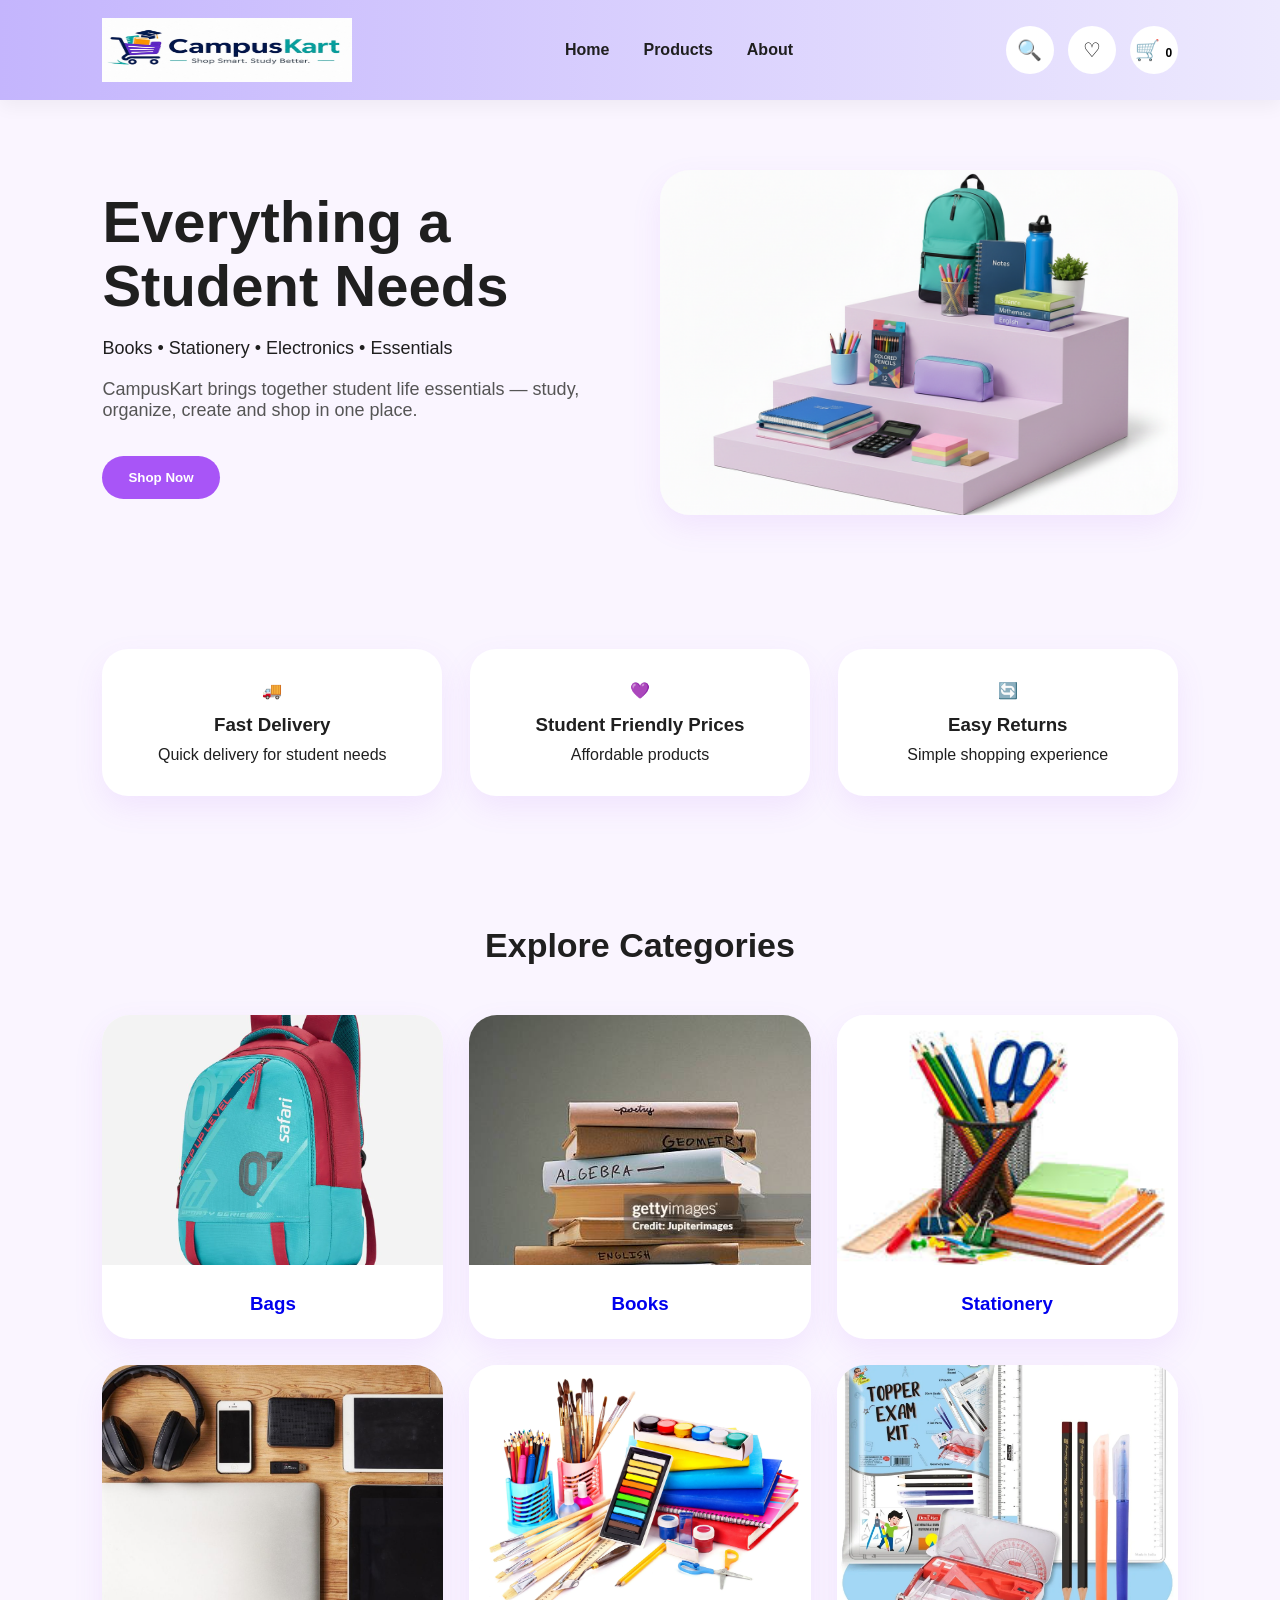
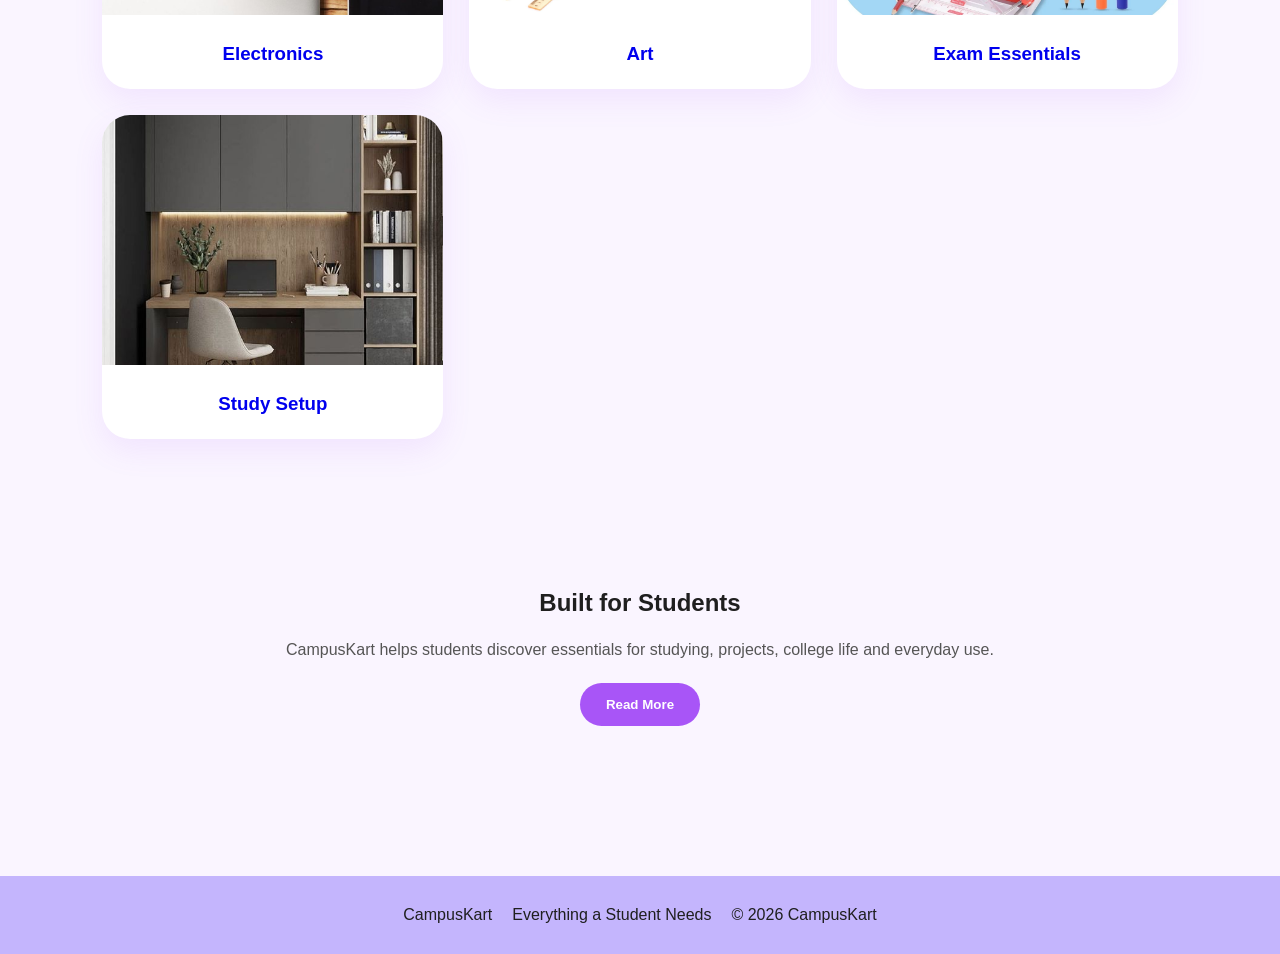
==== index.html @ d4aa6871 "first commit" ====
<!DOCTYPE html>
<html lang="en">

<head>

<meta charset="UTF-8">

<meta
name="viewport"
content="width=device-width, initial-scale=1.0">

<title>

CampusKart🛒

</title>

<link
rel="stylesheet"
href="css/style.css">

</head>



<body>



<!-- NAVBAR -->

<header class="navbar">

<div class="logo">

<a href="index.html">

<img
src="images/iykyk.jpeg" width="250px">

</a>

</div>



<nav>

<ul class="nav-links">

<li>

<a href="index.html">

Home

</a>

</li>

<li>

<a href="products.html">

Products

</a>

</li>

<li>

<a href="about.html">

About

</a>

</li>

</ul>

</nav>



<div class="nav-actions">



<button
class="icon-btn"
onclick="openSearch()">

🔍

</button>



<a href="wishlist.html">

<button
class="icon-btn">

♡

</button>

</a>



<a href="cart.html">

<button
class="icon-btn">

🛒

<span id="cartCount">

0

</span>

</button>

</a>

</div>

</header>





<!-- HERO -->

<section class="hero">

<div class="hero-left">

<h1>

Everything a Student Needs

</h1>

<p>

Books • Stationery • Electronics • Essentials

</p>

<p class="hero-text">

CampusKart brings together student life essentials —
study, organize, create and shop in one place.

</p>



<div class="hero-buttons">

<a href="products.html">

<button class="primary-btn">

Shop Now

</button>

</a>


</a>

</div>

</div>





<div class="hero-right">

<img
src="images/Use AI Image Jun 14, 2026, 21_23_35.png"
alt="CampusKart">

</div>

</section>





<!-- FEATURE -->

<section class="features">

<div class="feature">

🚚

<h3>

Fast Delivery

</h3>

<p>

Quick delivery for student needs

</p>

</div>



<div class="feature">

💜

<h3>

Student Friendly Prices

</h3>

<p>

Affordable products

</p>

</div>



<div class="feature">

🔄

<h3>

Easy Returns

</h3>

<p>

Simple shopping experience

</p>

</div>

</section>





<!-- CATEGORY -->

<section class="home-categories">

<h2>

Explore Categories

</h2>



<div class="products">




<a
href="pages/bags.html">

<div class="category-card">

<img
src="images/bags and carry.webp">

<h3>

Bags

</h3>

</div>

</a>





<a
href="pages/books.html">

<div class="category-card">

<img
src="images/bookssss.jpg">

<h3>

Books

</h3>

</div>

</a>





<a
href="pages/stationery.html">

<div class="category-card">

<img
src="images/stationary.jpg">

<h3>

Stationery

</h3>

</div>

</a>





<a
href="pages/electronics.html">

<div class="category-card">

<img
src="images/electronics.webp">

<h3>

Electronics

</h3>

</div>

</a>





<a
href="pages/art.html">

<div class="category-card">

<img
src="images/art suplies.webp">

<h3>

Art

</h3>

</div>

</a>





<a
href="pages/exams.html">

<div class="category-card">

<img
src="images/examessentials.webp">

<h3>

Exam Essentials

</h3>

</div>

</a>





<a
href="pages/studyroom.html">

<div class="category-card">

<img
src="images/studyroom setup.jpg">

<h3>

Study Setup

</h3>

</div>

</a>



</div>

</section>





<!-- ABOUT -->

<section class="about-preview">

<h2>

Built for Students

</h2>

<p>

CampusKart helps students discover essentials
for studying, projects, college life and everyday use.

</p>

<a href="about.html">

<button class="primary-btn">

Read More

</button>

</a>

</section>





<!-- FOOTER -->

<footer>

<div>

CampusKart

</div>


<div>

Everything a Student Needs

</div>


<div>

© 2026 CampusKart

</div>

</footer>





<script src="js/script.js"></script>

</body>

</html>
---- css/style.css ----
/* ==========================
CAMPUSKART FINAL UI
========================== */

*{
margin:0;
padding:0;
box-sizing:border-box;
font-family:
"Segoe UI",
sans-serif;
}



:root{

--primary:#c4b5fd;

--secondary:#ede9fe;

--accent:#a855f7;

--bg:#faf5ff;

--card:#ffffff;

--text:#1f1f1f;

--shadow:
0 12px 30px
rgba(
168,
85,
247,
0.10
);

}



body{

background:var(--bg);

color:var(--text);

overflow-x:hidden;

}



/* ===================
NAVBAR
=================== */

.navbar{

position:sticky;

top:0;

z-index:1000;

display:flex;

align-items:center;

justify-content:space-between;

padding:

18px 8%;

background:

linear-gradient(
90deg,
var(--primary),
var(--secondary)
);

box-shadow:

0 6px 18px
rgba(
0,
0,
0,
0.05
);

}



.logo img{

height:64px;

display:block;

}



.nav-links{

display:flex;

gap:34px;

list-style:none;

}



.nav-links a{

text-decoration:none;

color:var(--text);

font-weight:700;

transition:.25s;

}



.nav-links a:hover{

color:var(--accent);

}



.nav-actions{

display:flex;

gap:14px;

align-items:center;

}



.icon-btn{

width:48px;

height:48px;

border:none;

border-radius:50%;

background:white;

cursor:pointer;

font-size:20px;

transition:.25s;

}



.icon-btn:hover{

transform:scale(1.08);

}



#cartCount{

font-size:12px;

font-weight:800;

}



/* ===================
BUTTONS
=================== */

.primary-btn{

border:none;

cursor:pointer;

padding:

14px 26px;

border-radius:999px;

background:var(--accent);

color:white;

font-weight:700;

transition:.25s;

}



.primary-btn:hover{

transform:

translateY(-2px);

}



.secondary-btn{

border:none;

cursor:pointer;

padding:

14px 26px;

border-radius:999px;

background:var(--secondary);

color:var(--accent);

font-weight:700;

}



a{

text-decoration:none;

}



/* ===================
HERO
=================== */

.hero{

display:grid;

grid-template-columns:

1fr
1fr;

padding:

70px 8%;

align-items:center;

gap:40px;

}



.hero h1{

font-size:58px;

line-height:1.1;

}



.hero p{

margin-top:20px;

font-size:18px;

}



.hero-text{

color:#555;

max-width:550px;

}



.hero-buttons{

margin-top:35px;

display:flex;

gap:18px;

flex-wrap:wrap;

}



.hero-right img{

width:100%;

border-radius:30px;

box-shadow:var(--shadow);

}



/* ===================
FEATURES
=================== */

.features{

padding:

60px 8%;

display:grid;

grid-template-columns:

repeat(
3,
1fr
);

gap:28px;

}



.feature{

background:var(--card);

padding:32px;

border-radius:26px;

box-shadow:var(--shadow);

text-align:center;

}



.feature h3{

margin-top:14px;

margin-bottom:10px;

}



/* ===================
SECTION
=================== */

.home-categories{

padding:

70px 8%;

}



.home-categories h2{

text-align:center;

margin-bottom:50px;

font-size:34px;

}



/* ===================
GRID
=================== */

.products{

display:grid;

grid-template-columns:

repeat(
auto-fit,
minmax(
250px,
1fr
)

);

gap:26px;

}



/* ===================
CATEGORY CARD
=================== */

.category-card{

background:white;

border-radius:28px;

overflow:hidden;

box-shadow:var(--shadow);

transition:.25s;

}



.category-card:hover{

transform:

translateY(-8px);

}



.category-card img{

width:100%;

height:250px;

object-fit:cover;

}



.category-card h3{

padding:24px;

text-align:center;

}



/* ===================
PRODUCT
=================== */

.product-card{

background:white;

padding:20px;

border-radius:24px;

box-shadow:var(--shadow);

}



.product-card img{

width:100%;

height:230px;

object-fit:cover;

border-radius:18px;

}



.product-card h3{

margin-top:18px;

}



.product-card p{

margin-top:10px;

font-weight:700;

}



.product-actions{

display:flex;

gap:10px;

margin-top:18px;

flex-wrap:wrap;

}



.product-actions button{

flex:1;

}



/* ===================
CART
=================== */

.cart-item{

background:white;

padding:22px;

border-radius:22px;

box-shadow:var(--shadow);

display:flex;

justify-content:space-between;

align-items:center;

margin-bottom:20px;

gap:20px;

}



.cart-item img{

width:120px;

height:120px;

object-fit:cover;

border-radius:16px;

}



.qty{

display:flex;

gap:10px;

align-items:center;

margin-top:14px;

}



.qty button{

width:36px;

height:36px;

border:none;

border-radius:50%;

background:var(--primary);

cursor:pointer;

}



/* ===================
TOTAL
=================== */

.total-box{

margin-top:40px;

background:white;

padding:30px;

border-radius:24px;

box-shadow:var(--shadow);

}



/* ===================
CHECKOUT
=================== */

.checkout-box{

padding:

70px 8%;

max-width:850px;

margin:auto;

}



input,
textarea,
select{

width:100%;

padding:18px;

margin-top:18px;

border:

2px solid
var(--secondary);

border-radius:16px;

background:white;

}



textarea{

min-height:140px;

resize:vertical;

}



/* ===================
ABOUT
=================== */

.about-preview{

padding:

80px 8%;

text-align:center;

}



.about-preview p{

margin:

24px auto;

max-width:750px;

color:#555;

}



/* ===================
FOOTER
=================== */

footer{

margin-top:70px;

padding:30px;

text-align:center;

background:var(--primary);

display:flex;

flex-wrap:wrap;

justify-content:center;

gap:20px;

}



/* ===================
EMPTY STATE
=================== */

#emptyCart,
#emptyWishlist{

padding:90px;

}



/* ===================
MOBILE
=================== */

@media(
max-width:900px
){

.hero{

grid-template-columns:

1fr;

}



.hero h1{

font-size:42px;

}



.features{

grid-template-columns:

1fr;

}



.navbar{

flex-wrap:wrap;

gap:18px;

}



.nav-links{

gap:20px;

}



.cart-item{

flex-direction:column;

align-items:flex-start;

}

}
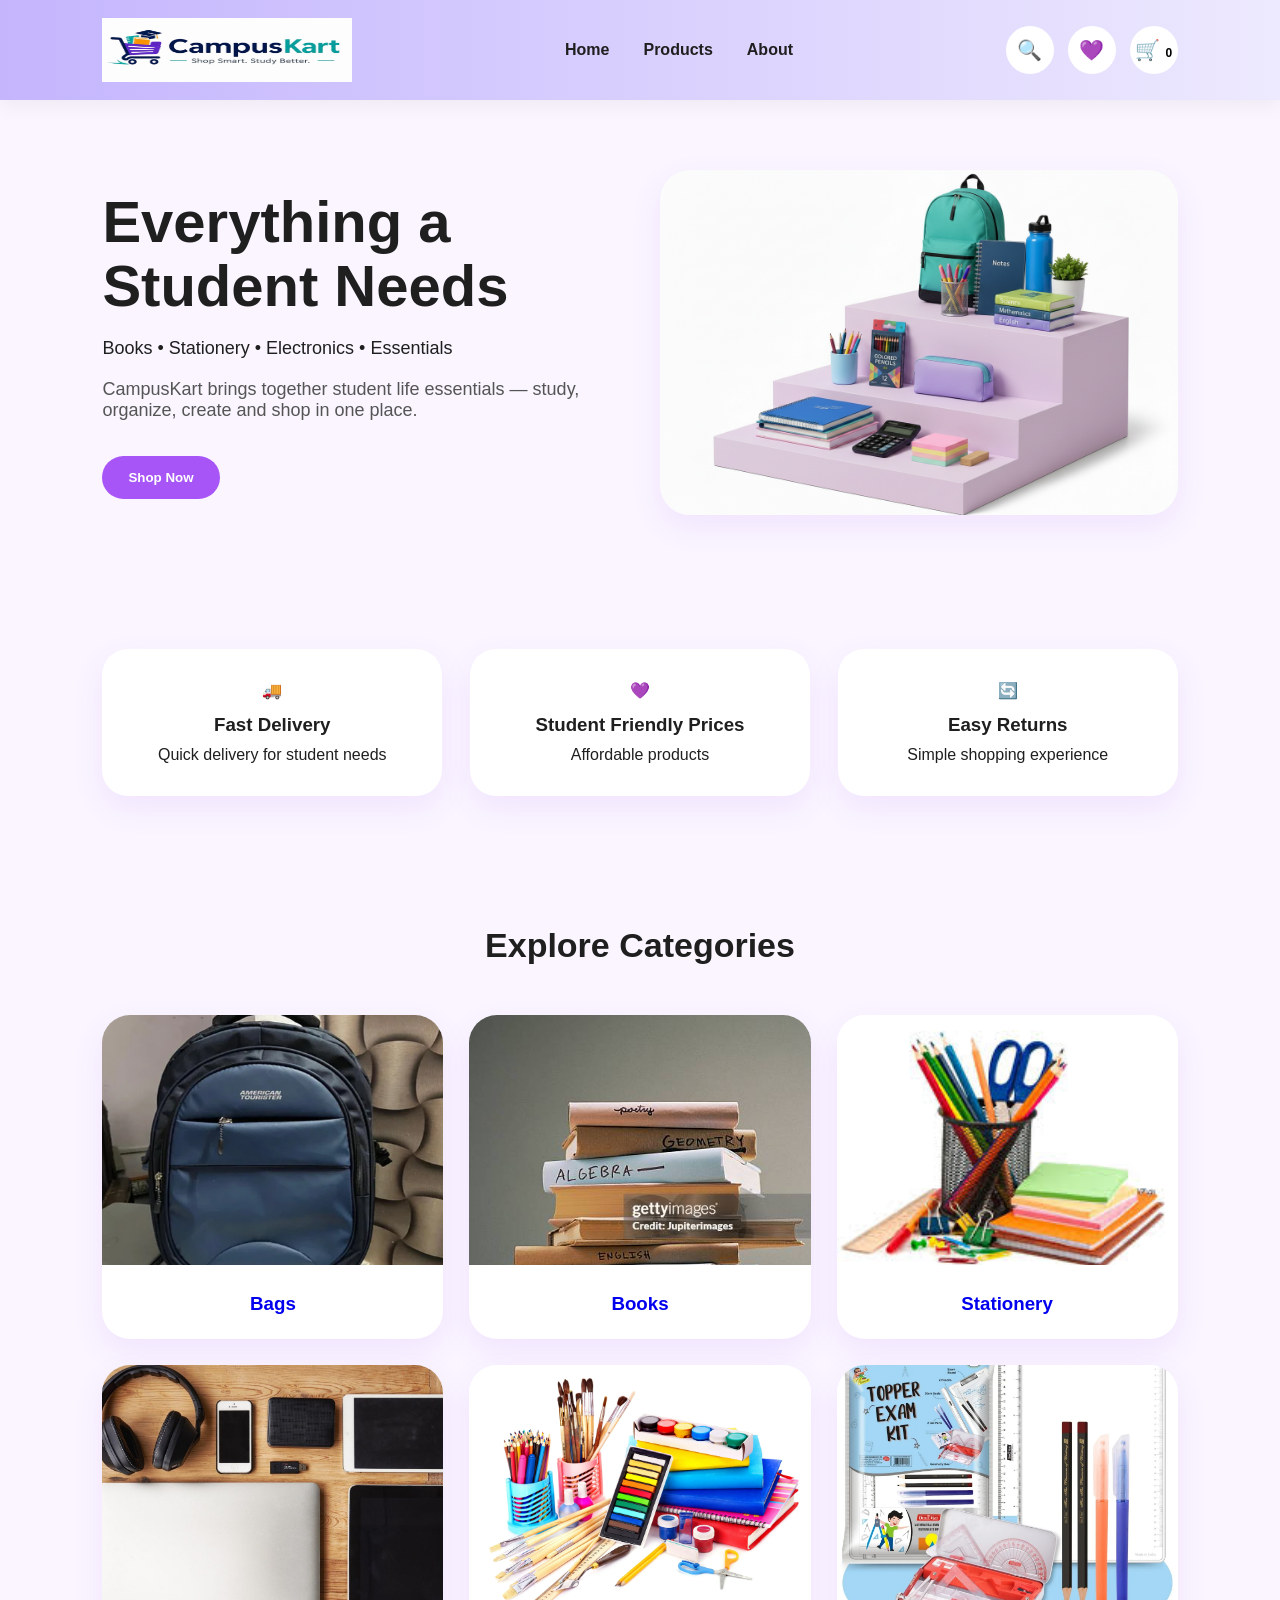
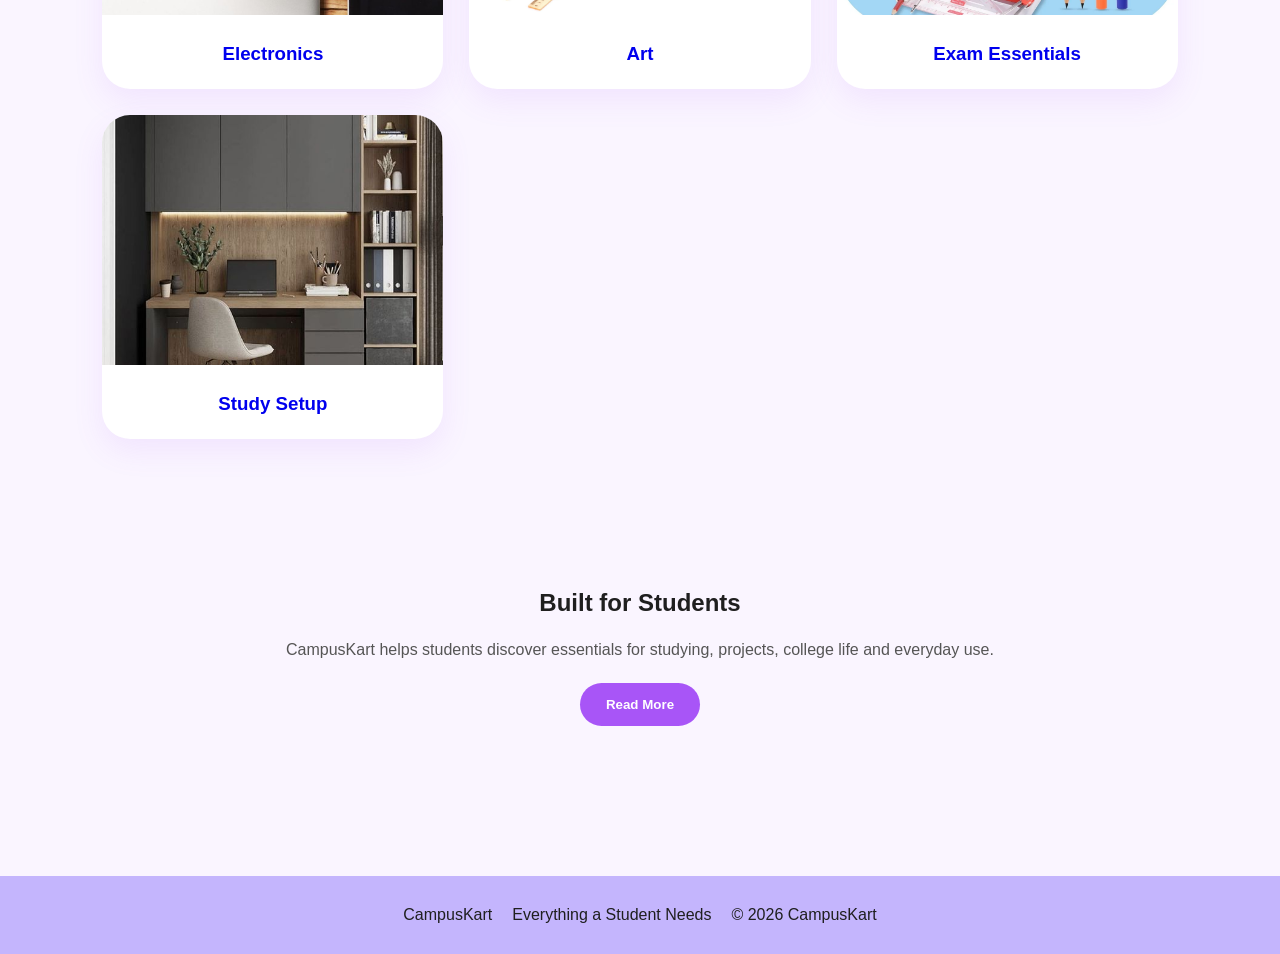
==== commit ce553a44: "update" ====
--- a/index.html
+++ b/index.html
@@ -103,7 +103,7 @@
 <button
 class="icon-btn">
 
-♡
+💜
 
 </button>
 
@@ -291,7 +291,7 @@
 <div class="category-card">
 
 <img
-src="images/bags and carry.webp">
+src="images/bags.jpg">
 
 <h3>
 
